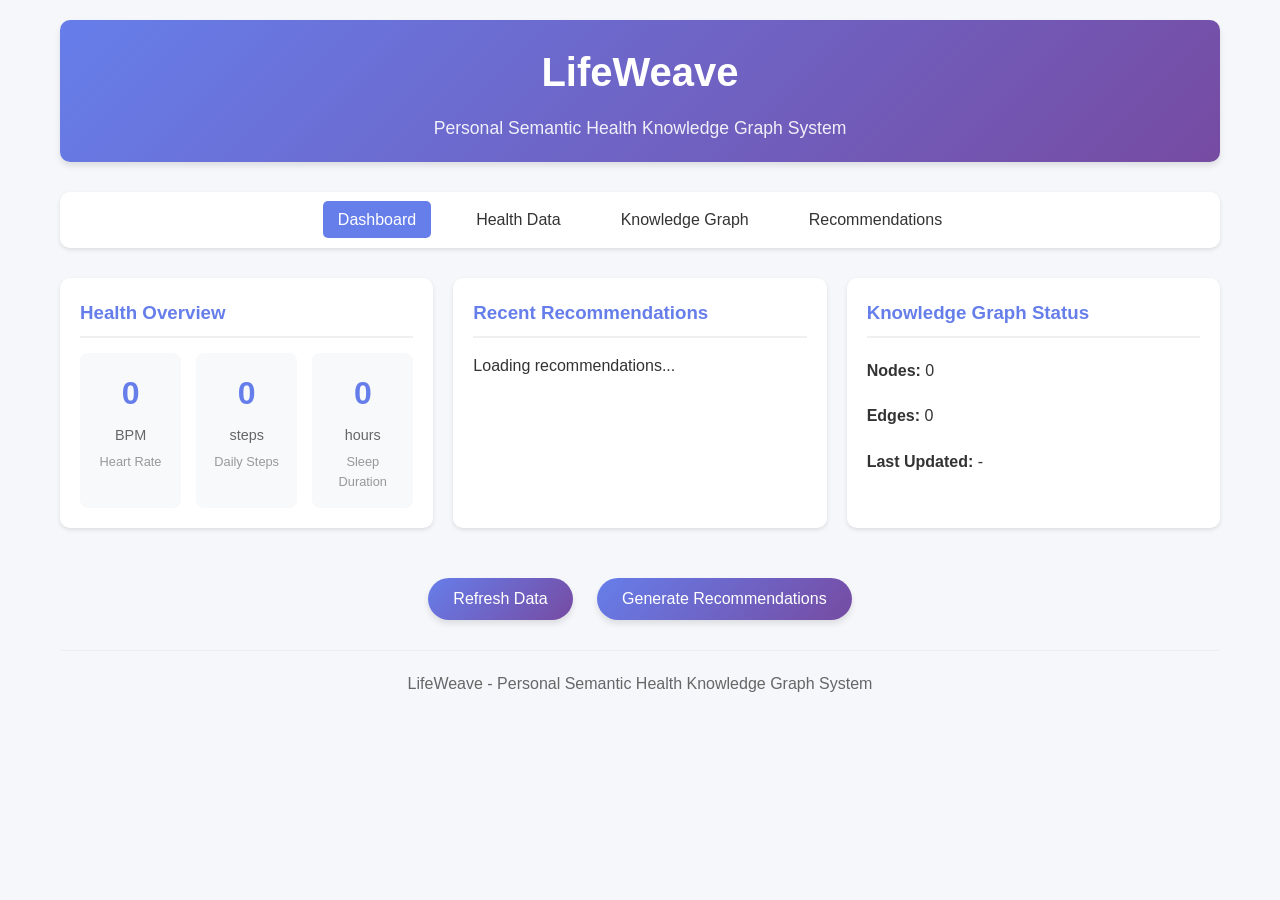
==== docs/index.html @ 5a4bc0d9 "Move web UI to docs folder for GitHub Pages" ====
<!DOCTYPE html>
<html lang="en">
<head>
    <meta charset="UTF-8">
    <meta name="viewport" content="width=device-width, initial-scale=1.0">
    <title>LifeWeave - Personal Health Knowledge Graph</title>
    <link rel="stylesheet" href="styles.css">
</head>
<body>
    <div class="container">
        <header>
            <h1>LifeWeave</h1>
            <p>Personal Semantic Health Knowledge Graph System</p>
        </header>

        <nav>
            <ul>
                <li><a href="#dashboard" class="active">Dashboard</a></li>
                <li><a href="#data">Health Data</a></li>
                <li><a href="#graph">Knowledge Graph</a></li>
                <li><a href="#recommendations">Recommendations</a></li>
            </ul>
        </nav>

        <main>
            <!-- Dashboard View -->
            <section id="dashboard" class="view active">
                <div class="dashboard-grid">
                    <div class="card">
                        <h3>Health Overview</h3>
                        <div class="metrics">
                            <div class="metric">
                                <span class="value" id="heart-rate-value">0</span>
                                <span class="label">BPM</span>
                                <span class="description">Heart Rate</span>
                            </div>
                            <div class="metric">
                                <span class="value" id="steps-value">0</span>
                                <span class="label">steps</span>
                                <span class="description">Daily Steps</span>
                            </div>
                            <div class="metric">
                                <span class="value" id="sleep-value">0</span>
                                <span class="label">hours</span>
                                <span class="description">Sleep Duration</span>
                            </div>
                        </div>
                    </div>

                    <div class="card">
                        <h3>Recent Recommendations</h3>
                        <div id="recommendations-list" class="recommendations-list">
                            <p>Loading recommendations...</p>
                        </div>
                    </div>

                    <div class="card">
                        <h3>Knowledge Graph Status</h3>
                        <div class="graph-status">
                            <p><strong>Nodes:</strong> <span id="nodes-count">0</span></p>
                            <p><strong>Edges:</strong> <span id="edges-count">0</span></p>
                            <p><strong>Last Updated:</strong> <span id="last-update">-</span></p>
                        </div>
                    </div>
                </div>

                <div class="action-buttons">
                    <button id="refresh-btn" onclick="refreshData()">Refresh Data</button>
                    <button id="generate-btn" onclick="generateRecommendations()">Generate Recommendations</button>
                </div>
            </section>

            <!-- Health Data View -->
            <section id="data" class="view">
                <h2>Health Data</h2>
                <div class="data-filters">
                    <select id="data-type-filter">
                        <option value="all">All Data Types</option>
                        <option value="heart_rate">Heart Rate</option>
                        <option value="steps">Steps</option>
                        <option value="sleep">Sleep</option>
                        <option value="hrv">HRV</option>
                    </select>
                    <input type="date" id="date-filter">
                    <button onclick="filterData()">Filter</button>
                </div>
                <div id="data-table-container">
                    <p>Loading health data...</p>
                </div>
            </section>

            <!-- Knowledge Graph View -->
            <section id="graph" class="view">
                <h2>Knowledge Graph Visualization</h2>
                <div id="graph-container">
                    <p>Graph visualization will appear here...</p>
                    <div class="graph-controls">
                        <button onclick="zoomIn()">Zoom In</button>
                        <button onclick="zoomOut()">Zoom Out</button>
                        <button onclick="resetView()">Reset View</button>
                    </div>
                </div>
            </section>

            <!-- Recommendations View -->
            <section id="recommendations" class="view">
                <h2>AI-Powered Recommendations</h2>
                <div id="recommendations-container">
                    <p>Loading recommendations...</p>
                </div>
            </section>
        </main>

        <footer>
            <p>LifeWeave - Personal Semantic Health Knowledge Graph System</p>
        </footer>
    </div>

    <script src="script.js"></script>
</body>
</html>
---- docs/styles.css ----
/* Global Styles */
* {
    margin: 0;
    padding: 0;
    box-sizing: border-box;
}

body {
    font-family: 'Segoe UI', Tahoma, Geneva, Verdana, sans-serif;
    background-color: #f5f7fa;
    color: #333;
    line-height: 1.6;
}

.container {
    max-width: 1200px;
    margin: 0 auto;
    padding: 20px;
}

/* Header Styles */
header {
    text-align: center;
    margin-bottom: 30px;
    padding: 20px;
    background: linear-gradient(135deg, #667eea 0%, #764ba2 100%);
    color: white;
    border-radius: 10px;
    box-shadow: 0 4px 6px rgba(0, 0, 0, 0.1);
}

header h1 {
    font-size: 2.5em;
    margin-bottom: 10px;
}

header p {
    font-size: 1.1em;
    opacity: 0.9;
}

/* Navigation Styles */
nav {
    margin-bottom: 30px;
    background: white;
    padding: 15px;
    border-radius: 10px;
    box-shadow: 0 2px 4px rgba(0, 0, 0, 0.1);
}

nav ul {
    display: flex;
    justify-content: center;
    list-style: none;
    flex-wrap: wrap;
}

nav li {
    margin: 0 15px;
}

nav a {
    text-decoration: none;
    color: #333;
    padding: 10px 15px;
    border-radius: 5px;
    transition: all 0.3s ease;
}

nav a:hover, nav a.active {
    background-color: #667eea;
    color: white;
}

/* Main Content Styles */
main {
    margin-bottom: 30px;
}

.view {
    display: none;
    animation: fadeIn 0.5s ease-in;
}

.view.active {
    display: block;
}

@keyframes fadeIn {
    from { opacity: 0; transform: translateY(10px); }
    to { opacity: 1; transform: translateY(0); }
}

/* Card Styles */
.card {
    background: white;
    padding: 20px;
    margin-bottom: 20px;
    border-radius: 10px;
    box-shadow: 0 2px 4px rgba(0, 0, 0, 0.1);
}

.card h3 {
    margin-bottom: 15px;
    color: #667eea;
    border-bottom: 2px solid #f0f0f0;
    padding-bottom: 8px;
}

/* Dashboard Grid */
.dashboard-grid {
    display: grid;
    grid-template-columns: repeat(auto-fit, minmax(300px, 1fr));
    gap: 20px;
    margin-bottom: 30px;
}

.metrics {
    display: grid;
    grid-template-columns: repeat(3, 1fr);
    gap: 15px;
}

.metric {
    text-align: center;
    padding: 15px;
    background: #f8f9fa;
    border-radius: 8px;
    transition: transform 0.3s ease;
}

.metric:hover {
    transform: translateY(-5px);
    box-shadow: 0 4px 8px rgba(0, 0, 0, 0.1);
}

.metric .value {
    display: block;
    font-size: 2em;
    font-weight: bold;
    color: #667eea;
    margin-bottom: 5px;
}

.metric .label {
    display: block;
    font-size: 0.9em;
    color: #666;
    margin-bottom: 5px;
}

.metric .description {
    display: block;
    font-size: 0.8em;
    color: #999;
}

/* Action Buttons */
.action-buttons {
    text-align: center;
    margin: 30px 0;
}

.action-buttons button {
    background: linear-gradient(135deg, #667eea 0%, #764ba2 100%);
    color: white;
    border: none;
    padding: 12px 25px;
    margin: 0 10px;
    border-radius: 25px;
    cursor: pointer;
    font-size: 1em;
    transition: all 0.3s ease;
    box-shadow: 0 4px 6px rgba(0, 0, 0, 0.1);
}

.action-buttons button:hover {
    transform: translateY(-2px);
    box-shadow: 0 6px 8px rgba(0, 0, 0, 0.15);
}

/* Data Filters */
.data-filters {
    margin-bottom: 20px;
    padding: 15px;
    background: white;
    border-radius: 10px;
    box-shadow: 0 2px 4px rgba(0, 0, 0, 0.1);
    display: flex;
    gap: 10px;
    flex-wrap: wrap;
}

.data-filters select, .data-filters input {
    padding: 8px 12px;
    border: 1px solid #ddd;
    border-radius: 5px;
    font-size: 1em;
}

.data-filters button {
    background: #667eea;
    color: white;
    border: none;
    padding: 8px 15px;
    border-radius: 5px;
    cursor: pointer;
    transition: background 0.3s ease;
}

.data-filters button:hover {
    background: #5a6fd8;
}

/* Recommendations List */
.recommendations-list {
    max-height: 300px;
    overflow-y: auto;
}

.recommendation-item {
    padding: 12px;
    margin-bottom: 10px;
    background: #f8f9fa;
    border-radius: 5px;
    border-left: 4px solid #667eea;
}

/* Graph Container */
#graph-container {
    background: white;
    padding: 20px;
    border-radius: 10px;
    box-shadow: 0 2px 4px rgba(0, 0, 0, 0.1);
    min-height: 400px;
    display: flex;
    align-items: center;
    justify-content: center;
}

.graph-controls {
    margin-top: 15px;
    text-align: center;
}

.graph-controls button {
    background: #667eea;
    color: white;
    border: none;
    padding: 8px 15px;
    margin: 0 5px;
    border-radius: 5px;
    cursor: pointer;
    transition: background 0.3s ease;
}

.graph-controls button:hover {
    background: #5a6fd8;
}

/* Footer */
footer {
    text-align: center;
    padding: 20px;
    color: #666;
    border-top: 1px solid #eee;
    margin-top: 20px;
}

/* Responsive Design */
@media (max-width: 768px) {
    .container {
        padding: 10px;
    }
    
    header h1 {
        font-size: 2em;
    }
    
    nav ul {
        flex-direction: column;
        align-items: center;
    }
    
    nav li {
        margin: 5px 0;
    }
    
    .dashboard-grid {
        grid-template-columns: 1fr;
    }
    
    .metrics {
        grid-template-columns: 1fr;
    }
    
    .action-buttons button {
        display: block;
        width: 80%;
        margin: 10px auto;
    }
    
    .data-filters {
        flex-direction: column;
        align-items: center;
    }
    
    .data-filters button {
        width: 100%;
        max-width: 200px;
    }
}

/* Status Indicators */
.graph-status {
    display: flex;
    flex-direction: column;
    gap: 10px;
}

.graph-status p {
    margin: 5px 0;
}

/* Loading Animation */
.loading {
    text-align: center;
    padding: 20px;
}

.loading::after {
    content: "Loading...";
    animation: dots 1.5s infinite;
}

@keyframes dots {
    0%, 20% { content: "."; }
    40% { content: ".."; }
    60%, 100% { content: "..."; }
}
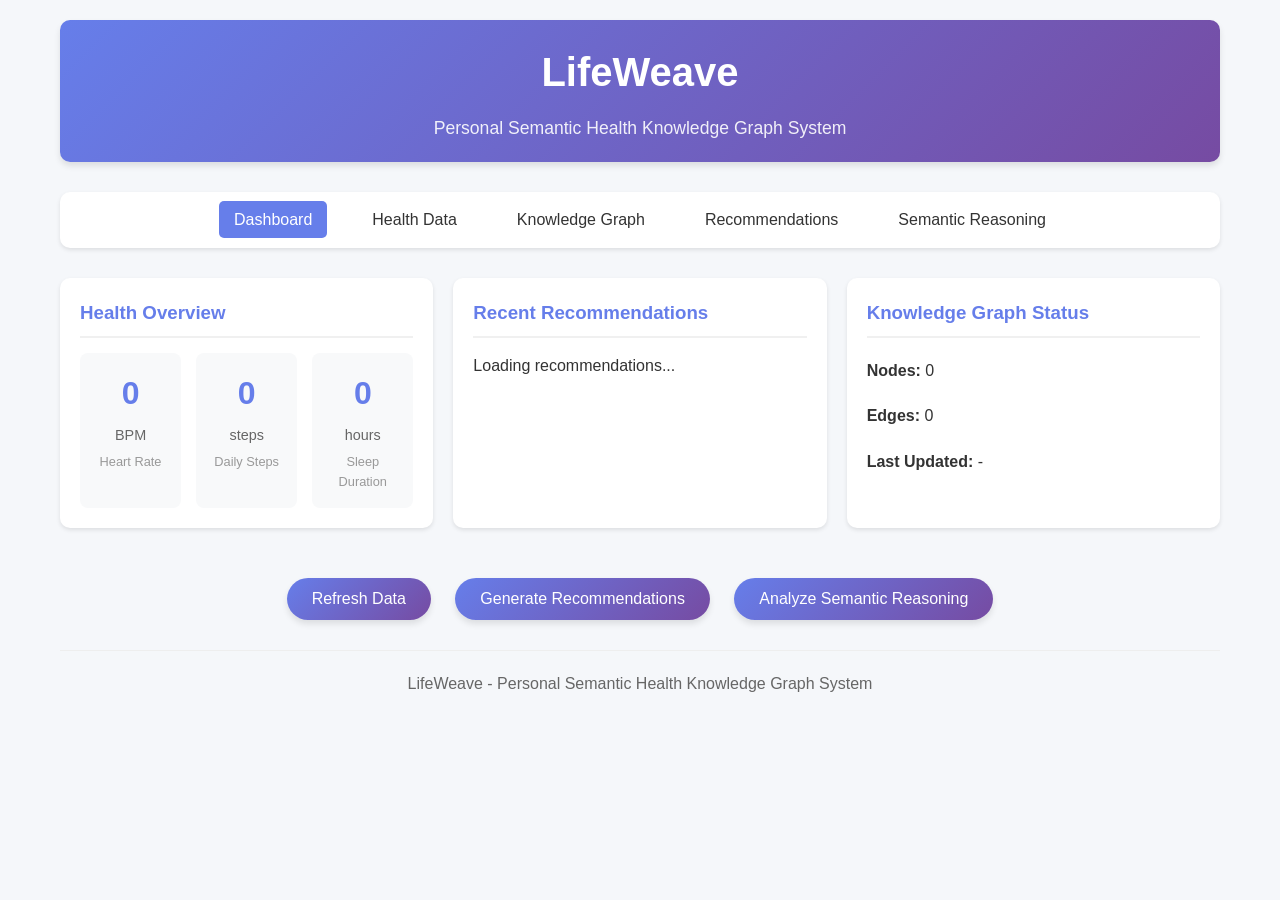
==== commit 3d6c950c: "updated web files for enhanced points" ====
--- a/docs/index.html
+++ b/docs/index.html
@@ -19,6 +19,7 @@
                 <li><a href="#data">Health Data</a></li>
                 <li><a href="#graph">Knowledge Graph</a></li>
                 <li><a href="#recommendations">Recommendations</a></li>
+                <li><a href="#semantic-reasoning">Semantic Reasoning</a></li>
             </ul>
         </nav>
 
@@ -67,6 +68,7 @@
                 <div class="action-buttons">
                     <button id="refresh-btn" onclick="refreshData()">Refresh Data</button>
                     <button id="generate-btn" onclick="generateRecommendations()">Generate Recommendations</button>
+                    <button id="analyze-btn" onclick="analyzeSemanticReasoning()">Analyze Semantic Reasoning</button>
                 </div>
             </section>
 
@@ -80,6 +82,9 @@
                         <option value="steps">Steps</option>
                         <option value="sleep">Sleep</option>
                         <option value="hrv">HRV</option>
+                        <option value="symptom">Symptoms</option>
+                        <option value="intervention">Interventions</option>
+                        <option value="context">Context Factors</option>
                     </select>
                     <input type="date" id="date-filter">
                     <button onclick="filterData()">Filter</button>
@@ -109,6 +114,35 @@
                     <p>Loading recommendations...</p>
                 </div>
             </section>
+
+            <!-- Semantic Reasoning View -->
+            <section id="semantic-reasoning" class="view">
+                <h2>Semantic Reasoning Analysis</h2>
+                <div class="card">
+                    <h3>Belief Systems</h3>
+                    <div id="beliefs-container">
+                        <p>Loading belief systems...</p>
+                    </div>
+                </div>
+                <div class="card">
+                    <h3>Temporal Patterns</h3>
+                    <div id="temporal-patterns-container">
+                        <p>Loading temporal patterns...</p>
+                    </div>
+                </div>
+                <div class="card">
+                    <h3>Hypotheses</h3>
+                    <div id="hypotheses-container">
+                        <p>Loading hypotheses...</p>
+                    </div>
+                </div>
+                <div class="card">
+                    <h3>Narrative Elements</h3>
+                    <div id="narrative-elements-container">
+                        <p>Loading narrative elements...</p>
+                    </div>
+                </div>
+            </section>
         </main>
 
         <footer>
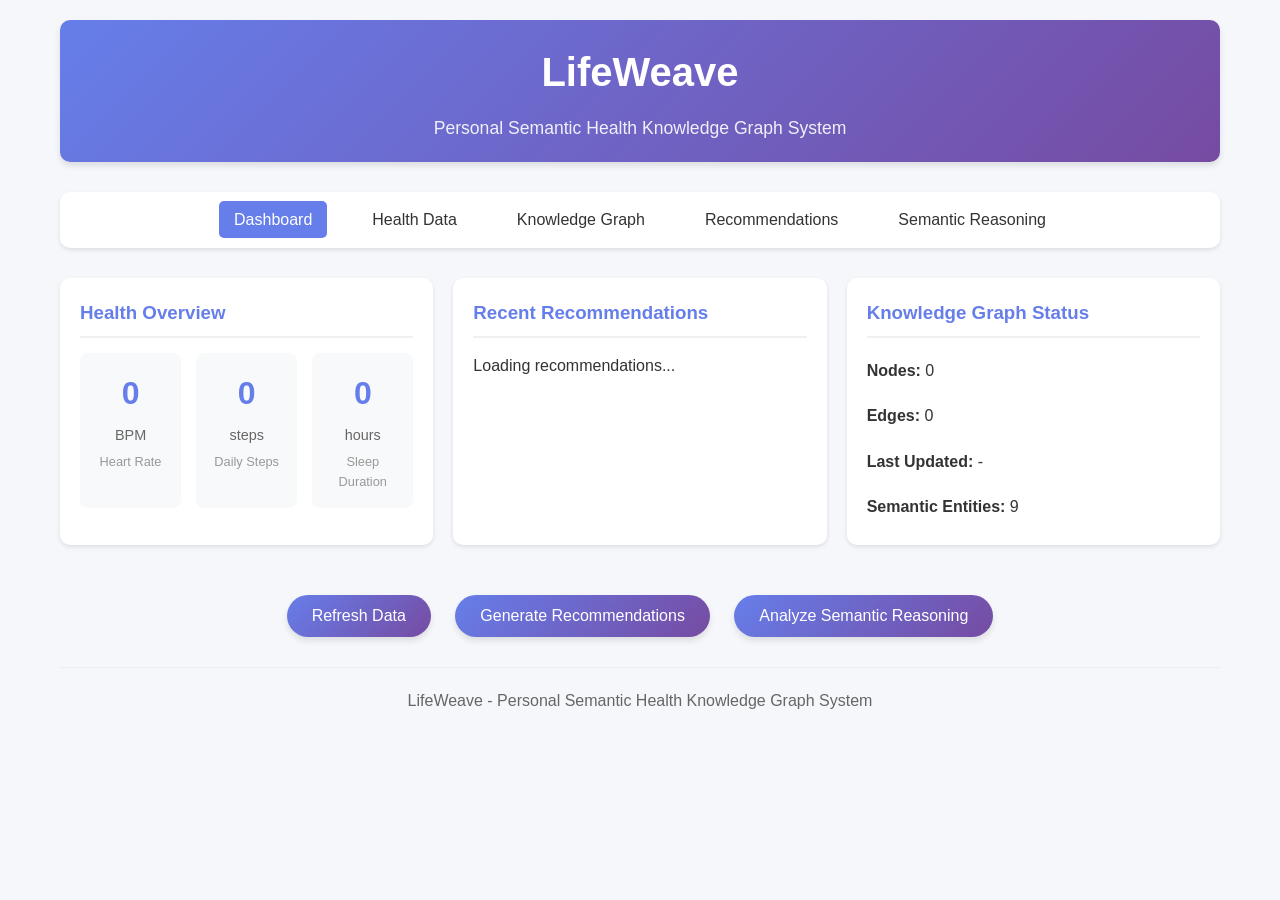
==== commit 460d005f: "updated javascript files" ====
--- a/docs/index.html
+++ b/docs/index.html
@@ -15,11 +15,11 @@
 
         <nav>
             <ul>
-                <li><a href="#dashboard" class="active">Dashboard</a></li>
-                <li><a href="#data">Health Data</a></li>
-                <li><a href="#graph">Knowledge Graph</a></li>
-                <li><a href="#recommendations">Recommendations</a></li>
-                <li><a href="#semantic-reasoning">Semantic Reasoning</a></li>
+                <li><a href="#" onclick="showView('dashboard'); return false;" class="active">Dashboard</a></li>
+                <li><a href="#" onclick="showView('data'); return false;">Health Data</a></li>
+                <li><a href="#" onclick="showView('graph'); return false;">Knowledge Graph</a></li>
+                <li><a href="#" onclick="showView('recommendations'); return false;">Recommendations</a></li>
+                <li><a href="#" onclick="showView('semantic-reasoning'); return false;">Semantic Reasoning</a></li>
             </ul>
         </nav>
 
@@ -61,6 +61,7 @@
                             <p><strong>Nodes:</strong> <span id="nodes-count">0</span></p>
                             <p><strong>Edges:</strong> <span id="edges-count">0</span></p>
                             <p><strong>Last Updated:</strong> <span id="last-update">-</span></p>
+                            <p><strong>Semantic Entities:</strong> <span id="semantic-entities">9</span></p>
                         </div>
                     </div>
                 </div>
@@ -152,4 +153,4 @@
 
     <script src="script.js"></script>
 </body>
-</html>+</html>
